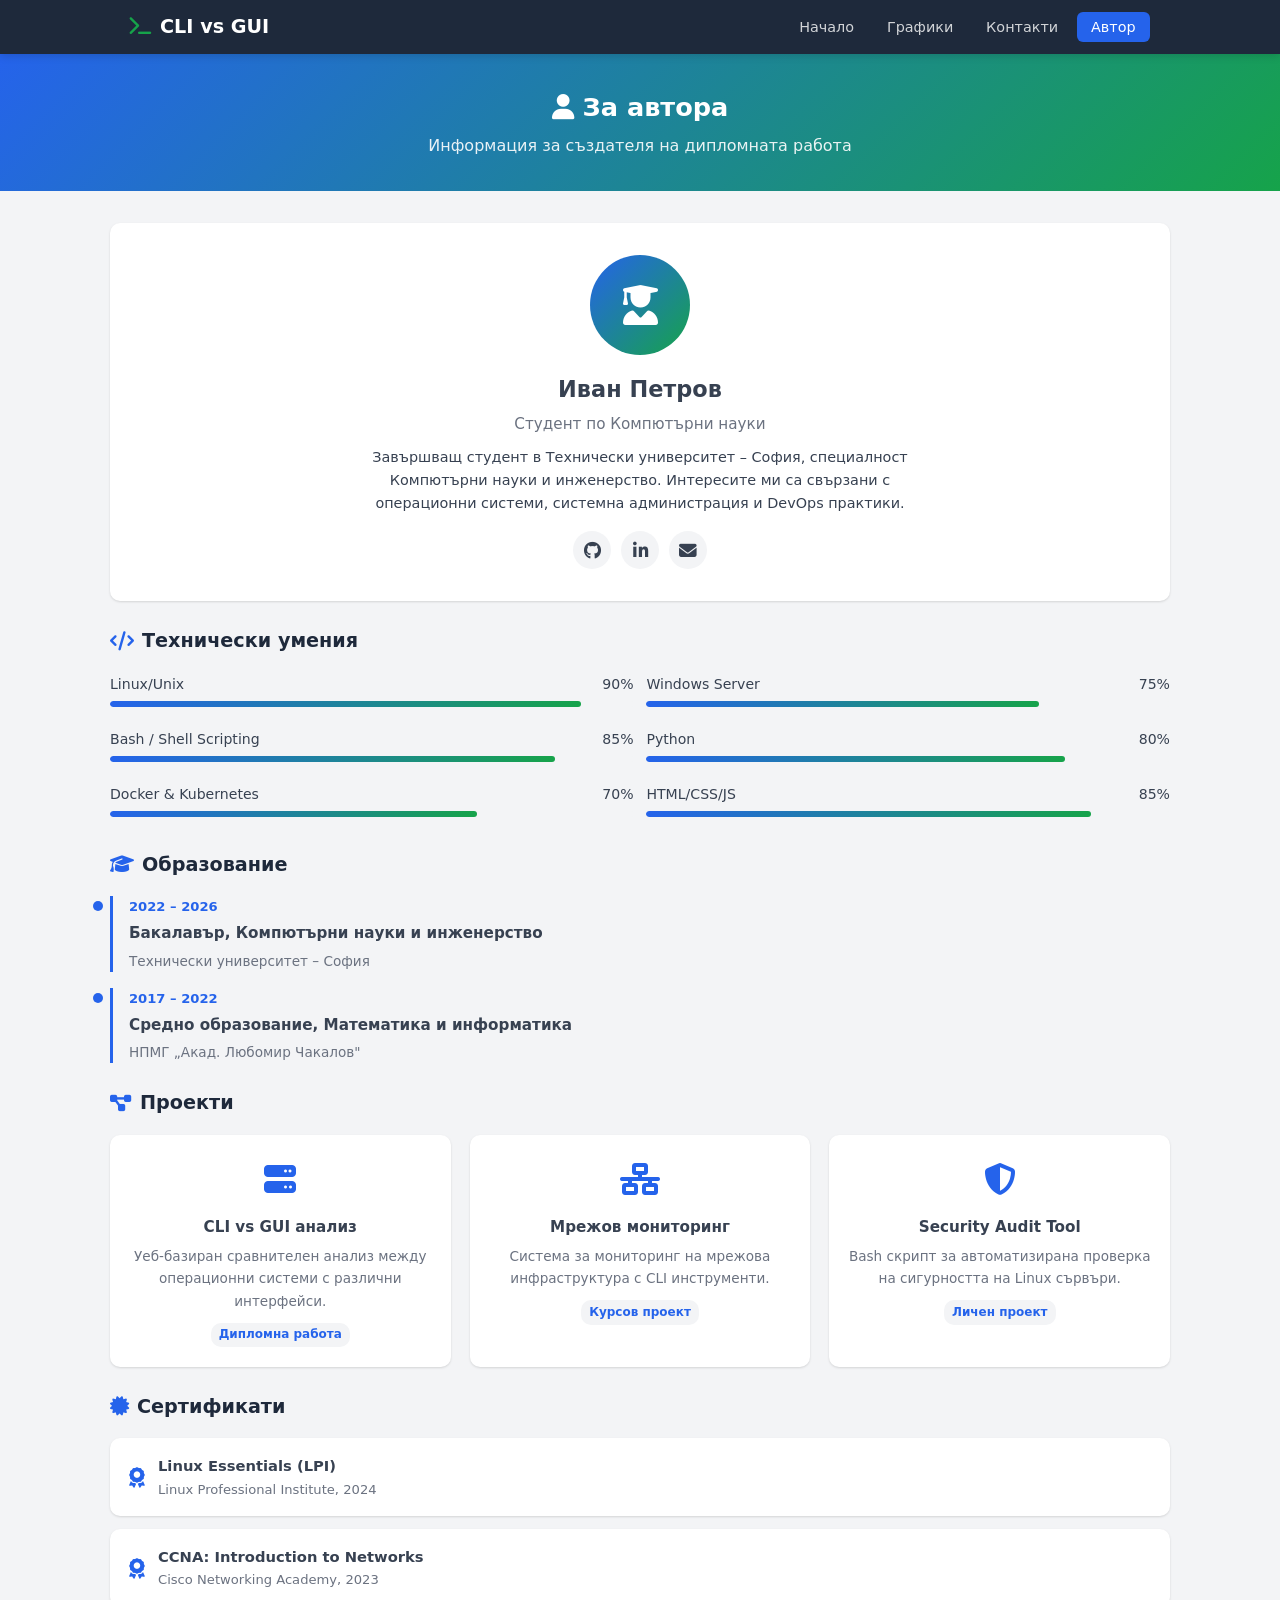
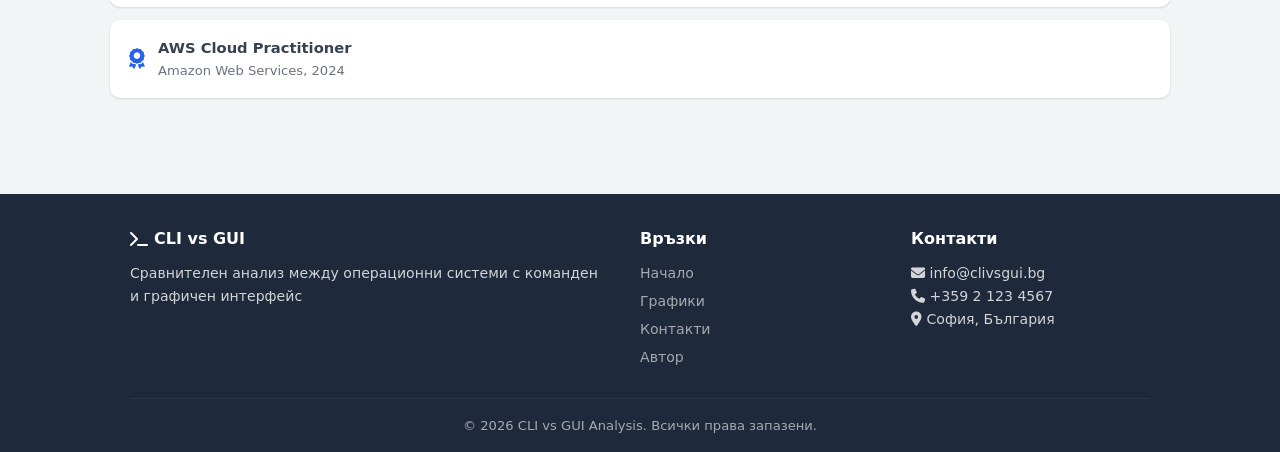
==== author.html @ 6d2e8503 "Refactor code structure for improved readability and maintainability" ====
<!DOCTYPE html>
<html lang="bg">
<head>
    <meta charset="UTF-8">
    <meta name="viewport" content="width=device-width, initial-scale=1.0">
    <title>Автор - CLI vs GUI</title>
    <link rel="stylesheet" href="styles.css">
    <link rel="stylesheet" href="https://cdnjs.cloudflare.com/ajax/libs/font-awesome/6.4.0/css/all.min.css">
</head>
<body>
    <nav class="navbar">
        <div class="container">
            <div class="nav-brand"><i class="fas fa-terminal"></i><span>CLI vs GUI</span></div>
            <ul class="nav-menu">
                <li><a href="index.html">Начало</a></li>
                <li><a href="charts.html">Графики</a></li>
                <li><a href="contacts.html">Контакти</a></li>
                <li><a href="author.html" class="active">Автор</a></li>
            </ul>
            <div class="hamburger" role="button" aria-label="Меню" tabindex="0"><span></span><span></span><span></span></div>
        </div>
    </nav>

    <header class="page-header">
        <h1><i class="fas fa-user"></i> За автора</h1>
        <p>Информация за създателя на дипломната работа</p>
    </header>

    <main class="container author-page">

        <!-- Profile -->
        <section class="profile-card">
            <div class="profile-avatar"><i class="fas fa-user-graduate"></i></div>
            <h2>Иван Петров</h2>
            <p class="profile-title">Студент по Компютърни науки</p>
            <p class="profile-bio">Завършващ студент в Технически университет – София, специалност Компютърни науки и инженерство. Интересите ми са свързани с операционни системи, системна администрация и DevOps практики.</p>
            <div class="profile-links">
                <a href="#" aria-label="GitHub"><i class="fab fa-github"></i></a>
                <a href="#" aria-label="LinkedIn"><i class="fab fa-linkedin-in"></i></a>
                <a href="#" aria-label="Email"><i class="fas fa-envelope"></i></a>
            </div>
        </section>

        <!-- Skills -->
        <section class="author-section">
            <h2><i class="fas fa-code"></i> Технически умения</h2>
            <div class="skills-grid">
                <div class="skill-item">
                    <div class="skill-header"><span>Linux/Unix</span><span>90%</span></div>
                    <div class="skill-bar"><div class="skill-fill" style="width:90%"></div></div>
                </div>
                <div class="skill-item">
                    <div class="skill-header"><span>Windows Server</span><span>75%</span></div>
                    <div class="skill-bar"><div class="skill-fill" style="width:75%"></div></div>
                </div>
                <div class="skill-item">
                    <div class="skill-header"><span>Bash / Shell Scripting</span><span>85%</span></div>
                    <div class="skill-bar"><div class="skill-fill" style="width:85%"></div></div>
                </div>
                <div class="skill-item">
                    <div class="skill-header"><span>Python</span><span>80%</span></div>
                    <div class="skill-bar"><div class="skill-fill" style="width:80%"></div></div>
                </div>
                <div class="skill-item">
                    <div class="skill-header"><span>Docker & Kubernetes</span><span>70%</span></div>
                    <div class="skill-bar"><div class="skill-fill" style="width:70%"></div></div>
                </div>
                <div class="skill-item">
                    <div class="skill-header"><span>HTML/CSS/JS</span><span>85%</span></div>
                    <div class="skill-bar"><div class="skill-fill" style="width:85%"></div></div>
                </div>
            </div>
        </section>

        <!-- Education -->
        <section class="author-section">
            <h2><i class="fas fa-graduation-cap"></i> Образование</h2>
            <div class="timeline-simple">
                <div class="timeline-item">
                    <div class="timeline-date">2022 – 2026</div>
                    <h3>Бакалавър, Компютърни науки и инженерство</h3>
                    <p>Технически университет – София</p>
                </div>
                <div class="timeline-item">
                    <div class="timeline-date">2017 – 2022</div>
                    <h3>Средно образование, Математика и информатика</h3>
                    <p>НПМГ „Акад. Любомир Чакалов"</p>
                </div>
            </div>
        </section>

        <!-- Projects -->
        <section class="author-section">
            <h2><i class="fas fa-project-diagram"></i> Проекти</h2>
            <div class="projects-grid">
                <div class="project-card">
                    <div class="project-icon"><i class="fas fa-server"></i></div>
                    <h3>CLI vs GUI анализ</h3>
                    <p>Уеб-базиран сравнителен анализ между операционни системи с различни интерфейси.</p>
                    <span class="project-tag">Дипломна работа</span>
                </div>
                <div class="project-card">
                    <div class="project-icon"><i class="fas fa-network-wired"></i></div>
                    <h3>Мрежов мониторинг</h3>
                    <p>Система за мониторинг на мрежова инфраструктура с CLI инструменти.</p>
                    <span class="project-tag">Курсов проект</span>
                </div>
                <div class="project-card">
                    <div class="project-icon"><i class="fas fa-shield-alt"></i></div>
                    <h3>Security Audit Tool</h3>
                    <p>Bash скрипт за автоматизирана проверка на сигурността на Linux сървъри.</p>
                    <span class="project-tag">Личен проект</span>
                </div>
            </div>
        </section>

        <!-- Certifications -->
        <section class="author-section">
            <h2><i class="fas fa-certificate"></i> Сертификати</h2>
            <div class="certs-list">
                <div class="cert-item">
                    <i class="fas fa-award"></i>
                    <div><strong>Linux Essentials (LPI)</strong><p>Linux Professional Institute, 2024</p></div>
                </div>
                <div class="cert-item">
                    <i class="fas fa-award"></i>
                    <div><strong>CCNA: Introduction to Networks</strong><p>Cisco Networking Academy, 2023</p></div>
                </div>
                <div class="cert-item">
                    <i class="fas fa-award"></i>
                    <div><strong>AWS Cloud Practitioner</strong><p>Amazon Web Services, 2024</p></div>
                </div>
            </div>
        </section>

    </main>

    <footer class="footer">
        <div class="container">
            <div class="footer-grid">
                <div>
                    <h3><i class="fas fa-terminal"></i> CLI vs GUI</h3>
                    <p>Сравнителен анализ между операционни системи с команден и графичен интерфейс</p>
                </div>
                <div>
                    <h3>Връзки</h3>
                    <ul>
                        <li><a href="index.html">Начало</a></li>
                        <li><a href="charts.html">Графики</a></li>
                        <li><a href="contacts.html">Контакти</a></li>
                        <li><a href="author.html">Автор</a></li>
                    </ul>
                </div>
                <div>
                    <h3>Контакти</h3>
                    <p><i class="fas fa-envelope"></i> info@clivsgui.bg</p>
                    <p><i class="fas fa-phone"></i> +359 2 123 4567</p>
                    <p><i class="fas fa-map-marker-alt"></i> София, България</p>
                </div>
            </div>
            <div class="footer-bottom">&copy; 2026 CLI vs GUI Analysis. Всички права запазени.</div>
        </div>
    </footer>

    <script src="script.js"></script>
</body>
</html>
---- styles.css ----
/* ===== Reset & Variables ===== */
:root {
    --blue: #2563eb;
    --blue-light: #3b82f6;
    --green: #16a34a;
    --red: #dc2626;
    --purple: #7c3aed;
    --dark: #1e293b;
    --text: #374151;
    --text-light: #6b7280;
    --bg: #f3f4f6;
    --white: #ffffff;
    --border: #e5e7eb;
    --radius: 10px;
    --shadow: 0 1px 3px rgba(0,0,0,0.08), 0 1px 2px rgba(0,0,0,0.06);
}

*, *::before, *::after { margin: 0; padding: 0; box-sizing: border-box; }
html { scroll-behavior: smooth; }
body { font-family: 'Segoe UI', system-ui, -apple-system, sans-serif; line-height: 1.65; color: var(--text); background: var(--bg); }
a { text-decoration: none; color: inherit; }
ul { list-style: none; }
img { max-width: 100%; }

/* ===== Layout ===== */
.container { max-width: 1060px; margin: 0 auto; padding: 0 20px; }

/* ===== Navbar ===== */
.navbar {
    background: var(--dark);
    padding: 0.7rem 0;
    position: sticky;
    top: 0;
    z-index: 100;
    box-shadow: 0 2px 8px rgba(0,0,0,0.15);
}
.navbar .container { display: flex; justify-content: space-between; align-items: center; }
.nav-brand { display: flex; align-items: center; gap: 8px; color: #fff; font-size: 1.2rem; font-weight: 700; }
.nav-brand i { color: var(--green); }
.nav-menu { display: flex; gap: 4px; }
.nav-menu a { color: rgba(255,255,255,0.8); padding: 0.45rem 0.9rem; border-radius: 6px; font-size: 0.9rem; transition: 0.2s; }
.nav-menu a:hover, .nav-menu a.active { background: var(--blue); color: #fff; }
.hamburger { display: none; flex-direction: column; cursor: pointer; gap: 5px; }
.hamburger span { width: 22px; height: 2px; background: #fff; transition: 0.3s; }

/* ===== Hero ===== */
.hero {
    background: linear-gradient(135deg, #0f172a 0%, var(--dark) 100%);
    color: #fff;
    text-align: center;
    padding: 3.5rem 20px;
}
.hero h1 { font-size: 1.8rem; margin-bottom: 0.6rem; line-height: 1.35; max-width: 700px; margin-left: auto; margin-right: auto; }
.hero p { opacity: 0.8; font-size: 1.05rem; margin-bottom: 1.2rem; }
.btn { display: inline-block; background: var(--blue); color: #fff; padding: 0.65rem 1.6rem; border-radius: 6px; font-size: 0.95rem; border: none; cursor: pointer; transition: 0.2s; }
.btn:hover { background: var(--blue-light); transform: translateY(-1px); }

/* ===== Page Header ===== */
.page-header {
    background: linear-gradient(135deg, var(--blue), var(--green));
    color: #fff;
    text-align: center;
    padding: 2rem 20px;
}
.page-header h1 { font-size: 1.6rem; margin-bottom: 0.3rem; }
.page-header p { opacity: 0.9; }

/* ===== Section ===== */
.section { padding: 2.5rem 0; }
.section-title {
    font-size: 1.4rem;
    margin-bottom: 1.2rem;
    color: var(--dark);
    display: flex;
    align-items: center;
    gap: 10px;
    padding-bottom: 0.5rem;
    border-bottom: 2px solid var(--border);
}
.section-title i { color: var(--blue); }

/* ===== Card ===== */
.card {
    background: var(--white);
    border-radius: var(--radius);
    box-shadow: var(--shadow);
    padding: 1.4rem;
    margin-bottom: 1.2rem;
}
.card h3 { font-size: 1.1rem; margin-bottom: 0.6rem; color: var(--dark); }

/* ===== Grid ===== */
.grid-2 { display: grid; grid-template-columns: repeat(2, 1fr); gap: 1.2rem; margin: 1.2rem 0; }
.grid-3 { display: grid; grid-template-columns: repeat(3, 1fr); gap: 1.2rem; margin: 1.2rem 0; }
.grid-4 { display: grid; grid-template-columns: repeat(4, 1fr); gap: 1rem; margin: 1.2rem 0; }

/* ===== Mini Card (for grids) ===== */
.mini-card {
    background: var(--white);
    border-radius: var(--radius);
    box-shadow: var(--shadow);
    padding: 1.2rem;
    text-align: center;
    transition: transform 0.2s;
}
.mini-card:hover { transform: translateY(-2px); }
.mini-card i { font-size: 1.8rem; color: var(--blue); margin-bottom: 0.5rem; display: block; }
.mini-card h4 { font-size: 0.95rem; margin-bottom: 0.3rem; color: var(--dark); }
.mini-card p { font-size: 0.85rem; color: var(--text-light); }

/* ===== Comparison ===== */
.comparison { display: grid; grid-template-columns: 1fr 1fr; gap: 1.2rem; margin: 1.2rem 0; }
.comparison-box {
    background: var(--white);
    border-radius: var(--radius);
    box-shadow: var(--shadow);
    overflow: hidden;
}
.comparison-box .header {
    padding: 0.8rem 1.2rem;
    color: #fff;
    font-weight: 600;
    font-size: 1.05rem;
    display: flex;
    align-items: center;
    gap: 8px;
}
.comparison-box.cli .header { background: var(--green); }
.comparison-box.gui .header { background: var(--red); }
.comparison-box .body { padding: 1rem 1.2rem; }
.comparison-box .body li { padding: 0.25rem 0; display: flex; align-items: center; gap: 8px; font-size: 0.92rem; }
.comparison-box .body li i { color: var(--green); font-size: 0.8rem; }
.comparison-box .example { background: var(--bg); padding: 0.8rem 1.2rem; font-size: 0.88rem; border-top: 1px solid var(--border); }
.comparison-box .example code { background: var(--dark); color: var(--green); padding: 0.5rem 0.8rem; display: block; border-radius: 4px; font-family: monospace; margin-top: 0.3rem; font-size: 0.82rem; }

/* ===== Table ===== */
.table-wrap { overflow-x: auto; margin: 1.2rem 0; }
table {
    width: 100%;
    background: var(--white);
    border-radius: var(--radius);
    overflow: hidden;
    border-collapse: collapse;
    box-shadow: var(--shadow);
}
thead { background: var(--dark); color: #fff; }
th, td { padding: 0.7rem 1rem; text-align: left; font-size: 0.9rem; border-bottom: 1px solid var(--border); }
tbody tr:hover { background: var(--bg); }
tbody tr:last-child td { border-bottom: none; }

/* ===== Timeline ===== */
.timeline { padding-left: 1.5rem; border-left: 3px solid var(--blue); margin: 1.2rem 0; }
.timeline-item { margin-bottom: 1.2rem; padding-left: 1rem; position: relative; }
.timeline-item::before { content: ''; width: 10px; height: 10px; background: var(--blue); border-radius: 50%; position: absolute; left: -1.25rem; top: 5px; }
.timeline-item .year { font-weight: 700; color: var(--blue); }
.timeline-item h4 { margin: 0.2rem 0; font-size: 0.95rem; }
.timeline-item p { font-size: 0.88rem; color: var(--text-light); }

/* ===== Tags ===== */
.tag { display: inline-block; background: var(--blue); color: #fff; padding: 0.15rem 0.5rem; border-radius: 10px; font-size: 0.78rem; margin: 0.15rem; }
.tag.green { background: var(--green); }
.tag.red { background: var(--red); }
.tag.purple { background: var(--purple); }

/* ===== Highlight Box ===== */
.highlight-box {
    background: var(--white);
    border-left: 4px solid var(--blue);
    border-radius: var(--radius);
    box-shadow: var(--shadow);
    padding: 1.4rem;
    margin: 1.2rem 0;
}

/* ===== Cost Tags ===== */
.cost-low { display: inline-block; background: rgba(22,163,74,0.12); color: var(--green); padding: 0.15rem 0.5rem; border-radius: 10px; font-size: 0.78rem; font-weight: 600; }
.cost-mid { display: inline-block; background: rgba(234,179,8,0.12); color: #b45309; padding: 0.15rem 0.5rem; border-radius: 10px; font-size: 0.78rem; font-weight: 600; }
.cost-high { display: inline-block; background: rgba(220,38,38,0.12); color: var(--red); padding: 0.15rem 0.5rem; border-radius: 10px; font-size: 0.78rem; font-weight: 600; }

/* ===== References ===== */
.ref-list { padding-left: 1.5rem; }
.ref-list li { list-style: disc; margin-bottom: 0.5rem; font-size: 0.9rem; line-height: 1.5; }
.ref-list a { color: var(--blue); }
.ref-list a:hover { color: var(--green); }

/* ===== Charts Page ===== */
.charts-page { padding: 2rem 0; }
.chart-card {
    background: var(--white);
    border-radius: var(--radius);
    box-shadow: var(--shadow);
    padding: 1.4rem;
    margin-bottom: 1.5rem;
}
.chart-card h3 { font-size: 1.1rem; margin-bottom: 0.2rem; color: var(--dark); display: flex; align-items: center; gap: 8px; }
.chart-card h3 i { color: var(--blue); }
.chart-card .subtitle { color: var(--text-light); font-size: 0.88rem; margin-bottom: 1rem; }
.chart-box { position: relative; height: 320px; }
.chart-row { display: grid; grid-template-columns: 1fr 1fr; gap: 1.2rem; }
.chart-row .chart-box { height: 260px; }

/* Stats */
.stats-row { display: grid; grid-template-columns: repeat(3, 1fr); gap: 1rem; margin: 1.5rem 0; }
.stat-box {
    background: var(--white);
    border-radius: var(--radius);
    box-shadow: var(--shadow);
    padding: 1.2rem;
    text-align: center;
}
.stat-box i { font-size: 1.5rem; color: var(--blue); margin-bottom: 0.4rem; display: block; }
.stat-box .num { font-size: 1.5rem; font-weight: 700; color: var(--dark); }
.stat-box .label { font-size: 0.82rem; color: var(--text-light); margin-top: 0.2rem; }

/* ===== Contacts Page ===== */
.contacts-page { padding: 2rem 0; }
.contacts-grid { display: grid; grid-template-columns: 1fr 1.2fr; gap: 1.5rem; margin-bottom: 2rem; }

.contact-info {
    background: var(--white);
    border-radius: var(--radius);
    box-shadow: var(--shadow);
    padding: 1.5rem;
}
.contact-info h2 { font-size: 1.2rem; margin-bottom: 1rem; color: var(--dark); }
.info-item { display: flex; gap: 0.8rem; margin-bottom: 1rem; align-items: flex-start; }
.info-item i { color: var(--blue); font-size: 1.1rem; margin-top: 3px; width: 20px; text-align: center; }
.info-item strong { display: block; font-size: 0.9rem; color: var(--dark); }
.info-item p { font-size: 0.88rem; color: var(--text-light); margin: 0; }
.social-links { display: flex; gap: 0.6rem; margin-top: 1rem; padding-top: 1rem; border-top: 1px solid var(--border); }
.social-links a {
    width: 36px; height: 36px; background: var(--bg); border-radius: 50%;
    display: flex; align-items: center; justify-content: center;
    color: var(--text); font-size: 1rem; transition: 0.2s;
}
.social-links a:hover { background: var(--blue); color: #fff; }

.contact-form-wrapper {
    background: var(--white);
    border-radius: var(--radius);
    box-shadow: var(--shadow);
    padding: 1.5rem;
}
.contact-form-wrapper h2 { font-size: 1.2rem; margin-bottom: 1rem; color: var(--dark); }
.contact-form { display: flex; flex-direction: column; gap: 1rem; }
.form-group { display: flex; flex-direction: column; }
.form-group label { font-weight: 500; font-size: 0.88rem; margin-bottom: 0.3rem; }
.form-group input,
.form-group select,
.form-group textarea {
    padding: 0.6rem 0.75rem;
    border: 1.5px solid var(--border);
    border-radius: 6px;
    font-size: 0.9rem;
    font-family: inherit;
    transition: border-color 0.2s;
    background: var(--white);
}
.form-group input:focus,
.form-group select:focus,
.form-group textarea:focus { outline: none; border-color: var(--blue); }
.form-group input.error,
.form-group select.error,
.form-group textarea.error { border-color: var(--red); }
.form-error { color: var(--red); font-size: 0.78rem; margin-top: 0.2rem; }

/* Map */
.map-section { margin-bottom: 1.5rem; }
.map-section h2 { font-size: 1.2rem; margin-bottom: 0.8rem; display: flex; align-items: center; gap: 8px; }
.map-section h2 i { color: var(--blue); }
.map-wrapper { border-radius: var(--radius); overflow: hidden; box-shadow: var(--shadow); }

/* FAQ */
.faq-section { margin-bottom: 1.5rem; }
.faq-section h2 { font-size: 1.2rem; margin-bottom: 1rem; display: flex; align-items: center; gap: 8px; }
.faq-section h2 i { color: var(--blue); }
.faq-list { display: flex; flex-direction: column; gap: 0.6rem; }
.faq-item { background: var(--white); border-radius: 6px; box-shadow: var(--shadow); overflow: hidden; }
.faq-question {
    width: 100%;
    padding: 0.9rem 1rem;
    background: none;
    border: none;
    cursor: pointer;
    display: flex;
    justify-content: space-between;
    align-items: center;
    font-size: 0.92rem;
    font-family: inherit;
    font-weight: 500;
    color: var(--dark);
    text-align: left;
}
.faq-question:hover { background: var(--bg); }
.faq-question i { color: var(--blue); transition: transform 0.2s; font-size: 0.8rem; }
.faq-item.active .faq-question i { transform: rotate(180deg); }
.faq-answer { max-height: 0; overflow: hidden; transition: max-height 0.3s ease, padding 0.3s ease; padding: 0 1rem; }
.faq-item.active .faq-answer { max-height: 300px; padding: 0 1rem 1rem; }
.faq-answer p { font-size: 0.88rem; color: var(--text-light); line-height: 1.6; }

/* ===== Author Page ===== */
.author-page { padding: 2rem 0; }

.profile-card {
    background: var(--white);
    border-radius: var(--radius);
    box-shadow: var(--shadow);
    padding: 2rem;
    text-align: center;
    margin-bottom: 1.5rem;
}
.profile-avatar {
    width: 100px; height: 100px;
    background: linear-gradient(135deg, var(--blue), var(--green));
    border-radius: 50%;
    display: flex; align-items: center; justify-content: center;
    margin: 0 auto 1rem;
    font-size: 2.5rem;
    color: #fff;
}
.profile-card h2 { font-size: 1.4rem; margin-bottom: 0.2rem; }
.profile-title { color: var(--text-light); font-size: 0.95rem; margin-bottom: 0.6rem; }
.profile-bio { font-size: 0.9rem; color: var(--text); max-width: 560px; margin: 0 auto 1rem; line-height: 1.6; }
.profile-links { display: flex; gap: 0.6rem; justify-content: center; }
.profile-links a {
    width: 38px; height: 38px; background: var(--bg); border-radius: 50%;
    display: flex; align-items: center; justify-content: center;
    color: var(--text); font-size: 1.1rem; transition: 0.2s;
}
.profile-links a:hover { background: var(--blue); color: #fff; }

.author-section { margin-bottom: 1.5rem; }
.author-section h2 { font-size: 1.2rem; margin-bottom: 1rem; display: flex; align-items: center; gap: 8px; color: var(--dark); }
.author-section h2 i { color: var(--blue); }

/* Skills */
.skills-grid { display: grid; grid-template-columns: 1fr 1fr; gap: 0.8rem; }
.skill-item { margin-bottom: 0.5rem; }
.skill-header { display: flex; justify-content: space-between; font-size: 0.88rem; margin-bottom: 0.3rem; }
.skill-bar { height: 6px; background: var(--bg); border-radius: 3px; overflow: hidden; }
.skill-fill { height: 100%; background: linear-gradient(90deg, var(--blue), var(--green)); border-radius: 3px; }

/* Timeline Simple */
.timeline-simple .timeline-item { margin-bottom: 1rem; padding-left: 1rem; border-left: 3px solid var(--blue); }
.timeline-simple .timeline-date { font-size: 0.82rem; color: var(--blue); font-weight: 600; }
.timeline-simple .timeline-item h3 { font-size: 0.95rem; margin: 0.2rem 0; }
.timeline-simple .timeline-item p { font-size: 0.85rem; color: var(--text-light); }

/* Projects */
.projects-grid { display: grid; grid-template-columns: repeat(3, 1fr); gap: 1.2rem; }
.project-card {
    background: var(--white);
    border-radius: var(--radius);
    box-shadow: var(--shadow);
    padding: 1.2rem;
    text-align: center;
}
.project-icon { font-size: 2rem; color: var(--blue); margin-bottom: 0.5rem; }
.project-card h3 { font-size: 0.95rem; margin-bottom: 0.3rem; }
.project-card p { font-size: 0.85rem; color: var(--text-light); margin-bottom: 0.5rem; }
.project-tag { display: inline-block; background: var(--bg); color: var(--blue); padding: 0.15rem 0.5rem; border-radius: 10px; font-size: 0.75rem; font-weight: 600; }

/* Certs */
.certs-list { display: flex; flex-direction: column; gap: 0.8rem; }
.cert-item {
    display: flex; gap: 0.8rem; align-items: center;
    background: var(--white);
    border-radius: var(--radius);
    box-shadow: var(--shadow);
    padding: 1rem 1.2rem;
}
.cert-item i { color: var(--blue); font-size: 1.3rem; }
.cert-item strong { font-size: 0.92rem; display: block; }
.cert-item p { font-size: 0.82rem; color: var(--text-light); margin: 0; }

/* ===== Footer ===== */
.footer {
    background: var(--dark);
    color: #fff;
    padding: 2rem 0 1rem;
    margin-top: 2.5rem;
}
.footer-grid { display: grid; grid-template-columns: 2fr 1fr 1fr; gap: 2rem; margin-bottom: 1.5rem; }
.footer h3 { font-size: 1rem; margin-bottom: 0.6rem; display: flex; align-items: center; gap: 6px; }
.footer p, .footer li { font-size: 0.88rem; opacity: 0.8; }
.footer li { margin-bottom: 0.3rem; }
.footer a { color: rgba(255,255,255,0.75); transition: color 0.2s; }
.footer a:hover { color: var(--green); }
.footer-bottom { text-align: center; padding-top: 1rem; border-top: 1px solid rgba(255,255,255,0.1); font-size: 0.82rem; opacity: 0.6; }

/* ===== Scroll Top ===== */
.scroll-top {
    position: fixed; bottom: 20px; right: 20px;
    width: 40px; height: 40px;
    background: var(--blue); color: #fff; border: none;
    border-radius: 50%; cursor: pointer; font-size: 1rem;
    opacity: 0; pointer-events: none; transition: 0.3s;
    box-shadow: 0 2px 8px rgba(0,0,0,0.2);
    z-index: 50;
}
.scroll-top.visible { opacity: 1; pointer-events: auto; }
.scroll-top:hover { background: var(--blue-light); transform: translateY(-2px); }

/* ===== Responsive ===== */
@media (max-width: 768px) {
    .hamburger { display: flex; }
    .nav-menu {
        position: fixed; top: 52px; left: 0; right: 0;
        background: var(--dark); flex-direction: column; padding: 0.8rem;
        transform: translateY(-100%); opacity: 0; transition: 0.3s; pointer-events: none;
    }
    .nav-menu.active { transform: translateY(0); opacity: 1; pointer-events: auto; }
    .hero h1 { font-size: 1.4rem; }
    .grid-2, .comparison, .contacts-grid, .skills-grid, .chart-row { grid-template-columns: 1fr; }
    .grid-3, .projects-grid, .stats-row { grid-template-columns: 1fr 1fr; }
    .grid-4 { grid-template-columns: 1fr 1fr; }
    .footer-grid { grid-template-columns: 1fr; }
    .chart-box { height: 260px; }
}

@media (max-width: 480px) {
    .grid-3, .grid-4, .projects-grid, .stats-row { grid-template-columns: 1fr; }
    .hero h1 { font-size: 1.2rem; }
    .chart-box { height: 220px; }
}

@media print {
    .navbar, .scroll-top { display: none !important; }
    body { background: #fff; }
}
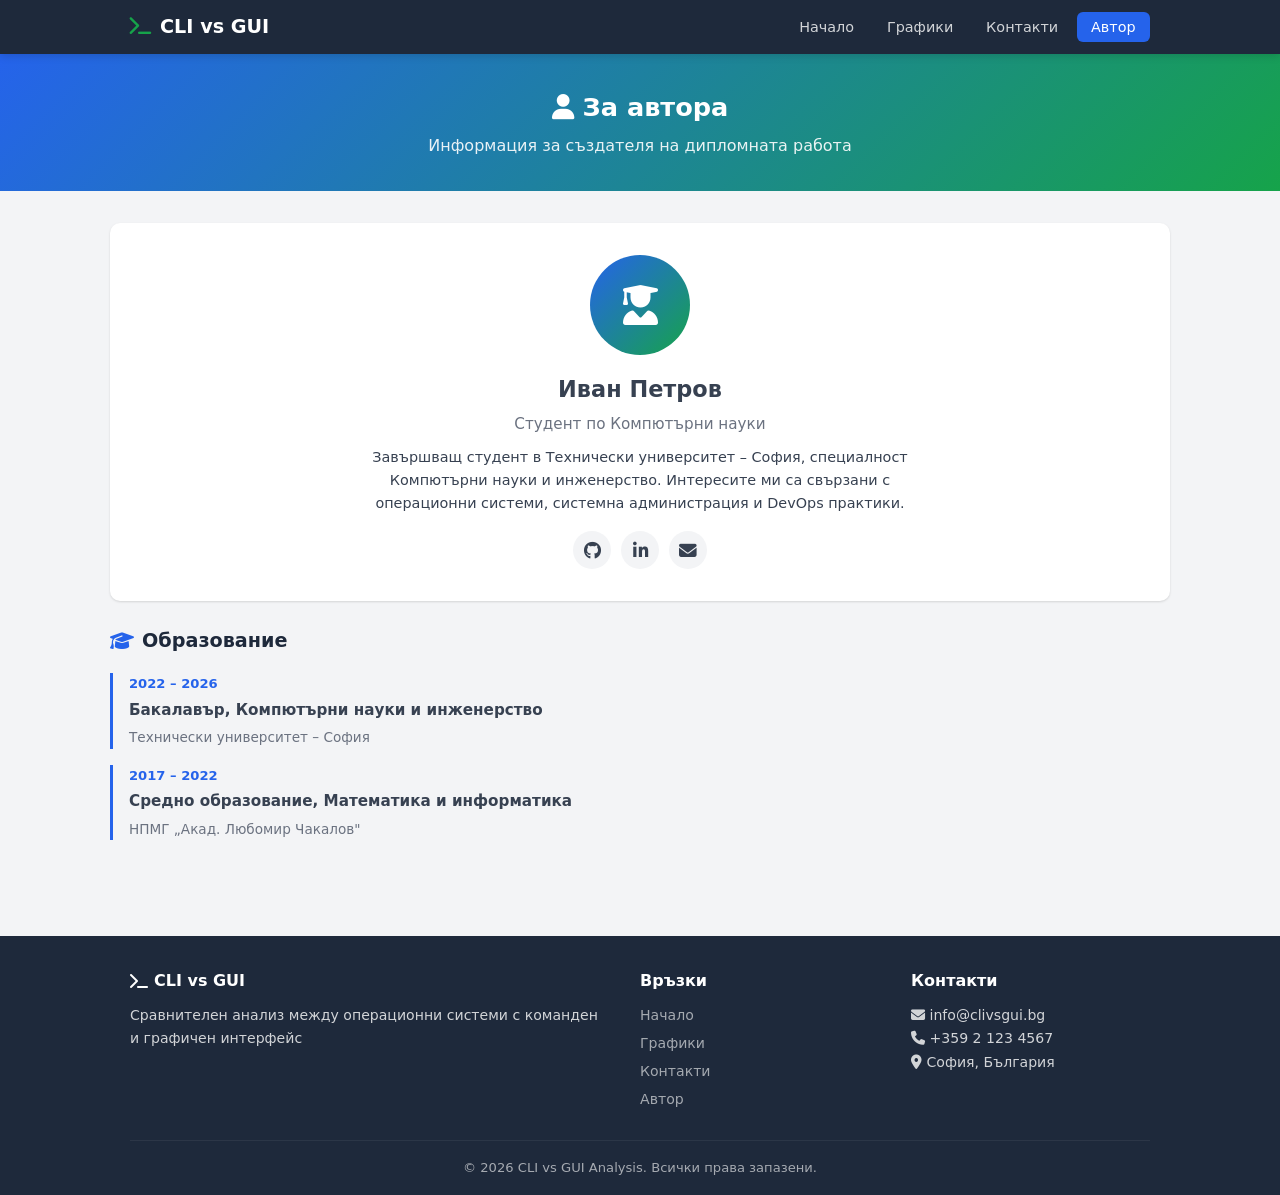
==== commit d880d967: "Refactor charts and remove unused components; update HTML structure and styles - Removed unused colo" ====
--- a/author.html
+++ b/author.html
@@ -41,37 +41,6 @@
             </div>
         </section>
 
-        <!-- Skills -->
-        <section class="author-section">
-            <h2><i class="fas fa-code"></i> Технически умения</h2>
-            <div class="skills-grid">
-                <div class="skill-item">
-                    <div class="skill-header"><span>Linux/Unix</span><span>90%</span></div>
-                    <div class="skill-bar"><div class="skill-fill" style="width:90%"></div></div>
-                </div>
-                <div class="skill-item">
-                    <div class="skill-header"><span>Windows Server</span><span>75%</span></div>
-                    <div class="skill-bar"><div class="skill-fill" style="width:75%"></div></div>
-                </div>
-                <div class="skill-item">
-                    <div class="skill-header"><span>Bash / Shell Scripting</span><span>85%</span></div>
-                    <div class="skill-bar"><div class="skill-fill" style="width:85%"></div></div>
-                </div>
-                <div class="skill-item">
-                    <div class="skill-header"><span>Python</span><span>80%</span></div>
-                    <div class="skill-bar"><div class="skill-fill" style="width:80%"></div></div>
-                </div>
-                <div class="skill-item">
-                    <div class="skill-header"><span>Docker & Kubernetes</span><span>70%</span></div>
-                    <div class="skill-bar"><div class="skill-fill" style="width:70%"></div></div>
-                </div>
-                <div class="skill-item">
-                    <div class="skill-header"><span>HTML/CSS/JS</span><span>85%</span></div>
-                    <div class="skill-bar"><div class="skill-fill" style="width:85%"></div></div>
-                </div>
-            </div>
-        </section>
-
         <!-- Education -->
         <section class="author-section">
             <h2><i class="fas fa-graduation-cap"></i> Образование</h2>
@@ -85,50 +54,6 @@
                     <div class="timeline-date">2017 – 2022</div>
                     <h3>Средно образование, Математика и информатика</h3>
                     <p>НПМГ „Акад. Любомир Чакалов"</p>
-                </div>
-            </div>
-        </section>
-
-        <!-- Projects -->
-        <section class="author-section">
-            <h2><i class="fas fa-project-diagram"></i> Проекти</h2>
-            <div class="projects-grid">
-                <div class="project-card">
-                    <div class="project-icon"><i class="fas fa-server"></i></div>
-                    <h3>CLI vs GUI анализ</h3>
-                    <p>Уеб-базиран сравнителен анализ между операционни системи с различни интерфейси.</p>
-                    <span class="project-tag">Дипломна работа</span>
-                </div>
-                <div class="project-card">
-                    <div class="project-icon"><i class="fas fa-network-wired"></i></div>
-                    <h3>Мрежов мониторинг</h3>
-                    <p>Система за мониторинг на мрежова инфраструктура с CLI инструменти.</p>
-                    <span class="project-tag">Курсов проект</span>
-                </div>
-                <div class="project-card">
-                    <div class="project-icon"><i class="fas fa-shield-alt"></i></div>
-                    <h3>Security Audit Tool</h3>
-                    <p>Bash скрипт за автоматизирана проверка на сигурността на Linux сървъри.</p>
-                    <span class="project-tag">Личен проект</span>
-                </div>
-            </div>
-        </section>
-
-        <!-- Certifications -->
-        <section class="author-section">
-            <h2><i class="fas fa-certificate"></i> Сертификати</h2>
-            <div class="certs-list">
-                <div class="cert-item">
-                    <i class="fas fa-award"></i>
-                    <div><strong>Linux Essentials (LPI)</strong><p>Linux Professional Institute, 2024</p></div>
-                </div>
-                <div class="cert-item">
-                    <i class="fas fa-award"></i>
-                    <div><strong>CCNA: Introduction to Networks</strong><p>Cisco Networking Academy, 2023</p></div>
-                </div>
-                <div class="cert-item">
-                    <i class="fas fa-award"></i>
-                    <div><strong>AWS Cloud Practitioner</strong><p>Amazon Web Services, 2024</p></div>
                 </div>
             </div>
         </section>
--- a/styles.css
+++ b/styles.css
@@ -92,7 +92,7 @@
 /* ===== Grid ===== */
 .grid-2 { display: grid; grid-template-columns: repeat(2, 1fr); gap: 1.2rem; margin: 1.2rem 0; }
 .grid-3 { display: grid; grid-template-columns: repeat(3, 1fr); gap: 1.2rem; margin: 1.2rem 0; }
-.grid-4 { display: grid; grid-template-columns: repeat(4, 1fr); gap: 1rem; margin: 1.2rem 0; }
+
 
 /* ===== Mini Card (for grids) ===== */
 .mini-card {
@@ -148,34 +148,13 @@
 tbody tr:hover { background: var(--bg); }
 tbody tr:last-child td { border-bottom: none; }
 
-/* ===== Timeline ===== */
-.timeline { padding-left: 1.5rem; border-left: 3px solid var(--blue); margin: 1.2rem 0; }
-.timeline-item { margin-bottom: 1.2rem; padding-left: 1rem; position: relative; }
-.timeline-item::before { content: ''; width: 10px; height: 10px; background: var(--blue); border-radius: 50%; position: absolute; left: -1.25rem; top: 5px; }
-.timeline-item .year { font-weight: 700; color: var(--blue); }
-.timeline-item h4 { margin: 0.2rem 0; font-size: 0.95rem; }
-.timeline-item p { font-size: 0.88rem; color: var(--text-light); }
-
-/* ===== Tags ===== */
-.tag { display: inline-block; background: var(--blue); color: #fff; padding: 0.15rem 0.5rem; border-radius: 10px; font-size: 0.78rem; margin: 0.15rem; }
-.tag.green { background: var(--green); }
-.tag.red { background: var(--red); }
-.tag.purple { background: var(--purple); }
-
-/* ===== Highlight Box ===== */
-.highlight-box {
-    background: var(--white);
-    border-left: 4px solid var(--blue);
-    border-radius: var(--radius);
-    box-shadow: var(--shadow);
-    padding: 1.4rem;
-    margin: 1.2rem 0;
-}
-
-/* ===== Cost Tags ===== */
-.cost-low { display: inline-block; background: rgba(22,163,74,0.12); color: var(--green); padding: 0.15rem 0.5rem; border-radius: 10px; font-size: 0.78rem; font-weight: 600; }
-.cost-mid { display: inline-block; background: rgba(234,179,8,0.12); color: #b45309; padding: 0.15rem 0.5rem; border-radius: 10px; font-size: 0.78rem; font-weight: 600; }
-.cost-high { display: inline-block; background: rgba(220,38,38,0.12); color: var(--red); padding: 0.15rem 0.5rem; border-radius: 10px; font-size: 0.78rem; font-weight: 600; }
+
+
+
+
+
+
+
 
 /* ===== References ===== */
 .ref-list { padding-left: 1.5rem; }
@@ -264,39 +243,9 @@
 .form-group textarea.error { border-color: var(--red); }
 .form-error { color: var(--red); font-size: 0.78rem; margin-top: 0.2rem; }
 
-/* Map */
-.map-section { margin-bottom: 1.5rem; }
-.map-section h2 { font-size: 1.2rem; margin-bottom: 0.8rem; display: flex; align-items: center; gap: 8px; }
-.map-section h2 i { color: var(--blue); }
-.map-wrapper { border-radius: var(--radius); overflow: hidden; box-shadow: var(--shadow); }
-
-/* FAQ */
-.faq-section { margin-bottom: 1.5rem; }
-.faq-section h2 { font-size: 1.2rem; margin-bottom: 1rem; display: flex; align-items: center; gap: 8px; }
-.faq-section h2 i { color: var(--blue); }
-.faq-list { display: flex; flex-direction: column; gap: 0.6rem; }
-.faq-item { background: var(--white); border-radius: 6px; box-shadow: var(--shadow); overflow: hidden; }
-.faq-question {
-    width: 100%;
-    padding: 0.9rem 1rem;
-    background: none;
-    border: none;
-    cursor: pointer;
-    display: flex;
-    justify-content: space-between;
-    align-items: center;
-    font-size: 0.92rem;
-    font-family: inherit;
-    font-weight: 500;
-    color: var(--dark);
-    text-align: left;
-}
-.faq-question:hover { background: var(--bg); }
-.faq-question i { color: var(--blue); transition: transform 0.2s; font-size: 0.8rem; }
-.faq-item.active .faq-question i { transform: rotate(180deg); }
-.faq-answer { max-height: 0; overflow: hidden; transition: max-height 0.3s ease, padding 0.3s ease; padding: 0 1rem; }
-.faq-item.active .faq-answer { max-height: 300px; padding: 0 1rem 1rem; }
-.faq-answer p { font-size: 0.88rem; color: var(--text-light); line-height: 1.6; }
+
+
+
 
 /* ===== Author Page ===== */
 .author-page { padding: 2rem 0; }
@@ -333,12 +282,7 @@
 .author-section h2 { font-size: 1.2rem; margin-bottom: 1rem; display: flex; align-items: center; gap: 8px; color: var(--dark); }
 .author-section h2 i { color: var(--blue); }
 
-/* Skills */
-.skills-grid { display: grid; grid-template-columns: 1fr 1fr; gap: 0.8rem; }
-.skill-item { margin-bottom: 0.5rem; }
-.skill-header { display: flex; justify-content: space-between; font-size: 0.88rem; margin-bottom: 0.3rem; }
-.skill-bar { height: 6px; background: var(--bg); border-radius: 3px; overflow: hidden; }
-.skill-fill { height: 100%; background: linear-gradient(90deg, var(--blue), var(--green)); border-radius: 3px; }
+
 
 /* Timeline Simple */
 .timeline-simple .timeline-item { margin-bottom: 1rem; padding-left: 1rem; border-left: 3px solid var(--blue); }
@@ -346,32 +290,9 @@
 .timeline-simple .timeline-item h3 { font-size: 0.95rem; margin: 0.2rem 0; }
 .timeline-simple .timeline-item p { font-size: 0.85rem; color: var(--text-light); }
 
-/* Projects */
-.projects-grid { display: grid; grid-template-columns: repeat(3, 1fr); gap: 1.2rem; }
-.project-card {
-    background: var(--white);
-    border-radius: var(--radius);
-    box-shadow: var(--shadow);
-    padding: 1.2rem;
-    text-align: center;
-}
-.project-icon { font-size: 2rem; color: var(--blue); margin-bottom: 0.5rem; }
-.project-card h3 { font-size: 0.95rem; margin-bottom: 0.3rem; }
-.project-card p { font-size: 0.85rem; color: var(--text-light); margin-bottom: 0.5rem; }
-.project-tag { display: inline-block; background: var(--bg); color: var(--blue); padding: 0.15rem 0.5rem; border-radius: 10px; font-size: 0.75rem; font-weight: 600; }
-
-/* Certs */
-.certs-list { display: flex; flex-direction: column; gap: 0.8rem; }
-.cert-item {
-    display: flex; gap: 0.8rem; align-items: center;
-    background: var(--white);
-    border-radius: var(--radius);
-    box-shadow: var(--shadow);
-    padding: 1rem 1.2rem;
-}
-.cert-item i { color: var(--blue); font-size: 1.3rem; }
-.cert-item strong { font-size: 0.92rem; display: block; }
-.cert-item p { font-size: 0.82rem; color: var(--text-light); margin: 0; }
+
+
+
 
 /* ===== Footer ===== */
 .footer {
@@ -412,14 +333,14 @@
     .nav-menu.active { transform: translateY(0); opacity: 1; pointer-events: auto; }
     .hero h1 { font-size: 1.4rem; }
     .grid-2, .comparison, .contacts-grid, .skills-grid, .chart-row { grid-template-columns: 1fr; }
-    .grid-3, .projects-grid, .stats-row { grid-template-columns: 1fr 1fr; }
-    .grid-4 { grid-template-columns: 1fr 1fr; }
+    .grid-3, .stats-row { grid-template-columns: 1fr 1fr; }
+
     .footer-grid { grid-template-columns: 1fr; }
     .chart-box { height: 260px; }
 }
 
 @media (max-width: 480px) {
-    .grid-3, .grid-4, .projects-grid, .stats-row { grid-template-columns: 1fr; }
+    .grid-3, .stats-row { grid-template-columns: 1fr; }
     .hero h1 { font-size: 1.2rem; }
     .chart-box { height: 220px; }
 }
